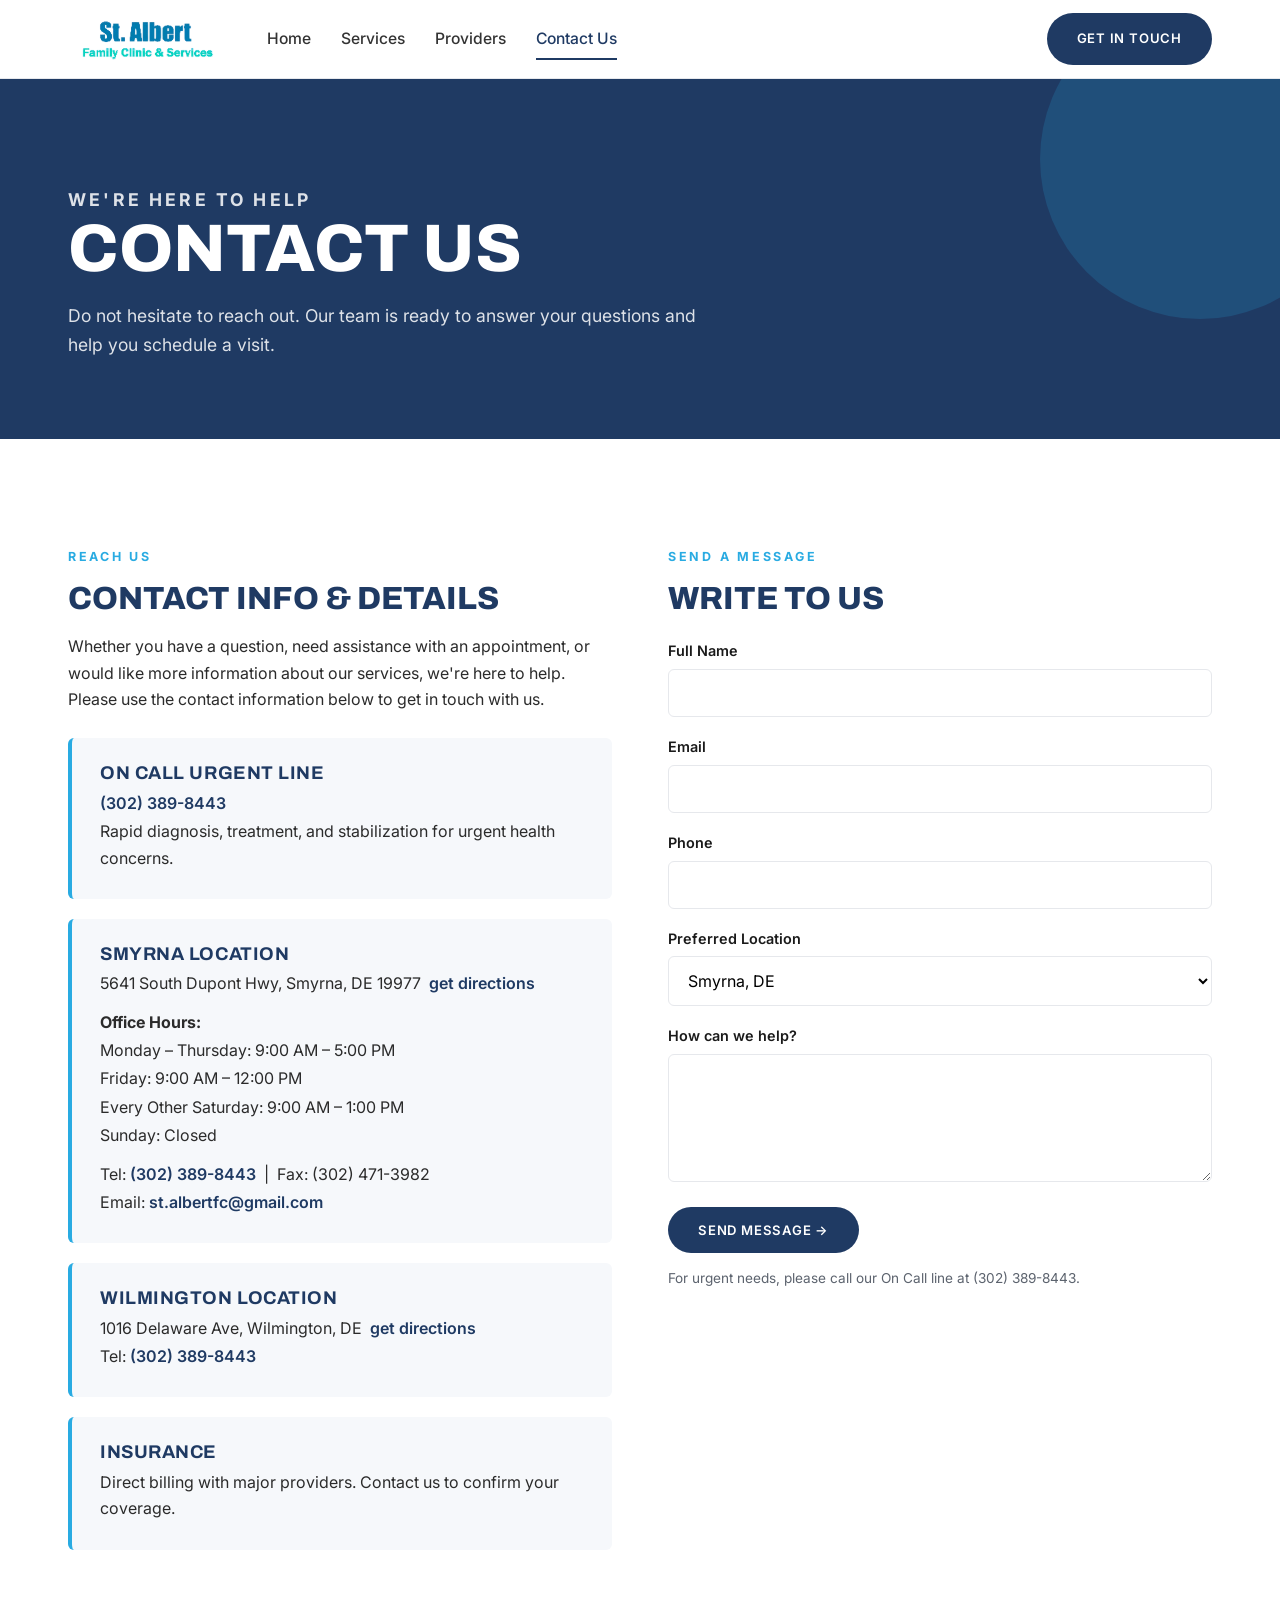
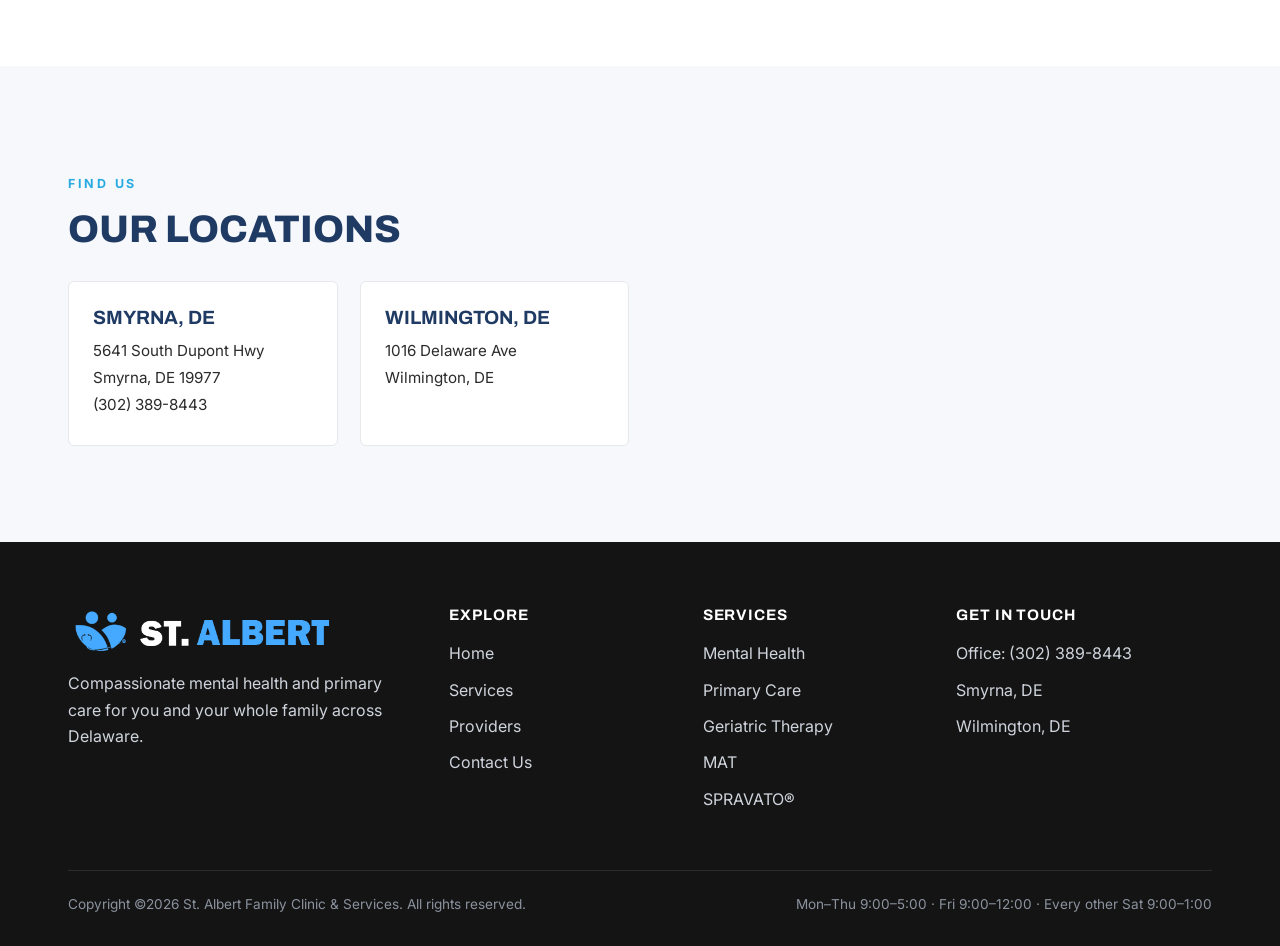
==== contact.html @ fb378db2 "Build full St. Albert Family Clinic website (home, services, providers, contact) Co-Authored-By: Cla" ====
<!DOCTYPE html>
<html lang="en">
<head>
  <meta charset="UTF-8" />
  <meta name="viewport" content="width=device-width, initial-scale=1.0" />
  <title>Contact Us | St. Albert Family Clinic &amp; Services</title>
  <meta name="description" content="Contact St. Albert Family Clinic & Services. Locations in Smyrna and Wilmington, Delaware. On Call line (302) 389-8443." />
  <link rel="preconnect" href="https://fonts.googleapis.com" />
  <link rel="preconnect" href="https://fonts.gstatic.com" crossorigin />
  <link href="https://fonts.googleapis.com/css2?family=Archivo:wght@500;600;700;800;900&family=Inter:wght@400;500;600;700&display=swap" rel="stylesheet" />
  <link rel="stylesheet" href="styles.css" />
</head>
<body>

  <header class="site-header">
    <div class="wrap header-inner">
      <a class="logo" href="index.html">
        <img src="images/St_Albert-removebg-preview.png" alt="St. Albert Family Clinic & Services" />
      </a>
      <nav class="nav">
        <a href="index.html">Home</a>
        <a href="services.html">Services</a>
        <a href="providers.html">Providers</a>
        <a href="contact.html" class="active">Contact Us</a>
      </nav>
      <a href="contact.html" class="btn btn-navy header-cta">Get in Touch</a>
      <button class="nav-toggle" aria-label="Menu"><span></span><span></span><span></span></button>
    </div>
  </header>

  <section class="page-hero">
    <div class="wrap">
      <p class="crumb">We're here to help</p>
      <h1>Contact Us</h1>
      <p>Do not hesitate to reach out. Our team is ready to answer your questions and help you schedule a visit.</p>
    </div>
  </section>

  <section class="section">
    <div class="wrap">
      <div class="contact-grid">

        <div>
          <p class="eyebrow">Reach us</p>
          <h2 style="font-size:2rem;font-weight:800;text-transform:uppercase;margin-bottom:18px;">Contact Info &amp; Details</h2>
          <p style="margin-bottom:26px;">Whether you have a question, need assistance with an appointment, or would like more information about our services, we're here to help. Please use the contact information below to get in touch with us.</p>

          <div class="info-card">
            <h3>On Call Urgent Line</h3>
            <p><a href="tel:+13023898443">(302) 389-8443</a></p>
            <p>Rapid diagnosis, treatment, and stabilization for urgent health concerns.</p>
          </div>

          <div class="info-card">
            <h3>Smyrna Location</h3>
            <p>5641 South Dupont Hwy, Smyrna, DE 19977 &nbsp;<a href="https://www.google.com/maps/search/?api=1&amp;query=5641+South+Dupont+Hwy+Smyrna+DE+19977" target="_blank" rel="noopener">get directions</a></p>
            <p style="margin-top:12px;"><strong>Office Hours:</strong></p>
            <p>Monday – Thursday: 9:00 AM – 5:00 PM</p>
            <p>Friday: 9:00 AM – 12:00 PM</p>
            <p>Every Other Saturday: 9:00 AM – 1:00 PM</p>
            <p>Sunday: Closed</p>
            <p style="margin-top:12px;">Tel: <a href="tel:+13023898443">(302) 389-8443</a> &nbsp;|&nbsp; Fax: (302) 471-3982</p>
            <p>Email: <a href="mailto:st.albertfc@gmail.com">st.albertfc@gmail.com</a></p>
          </div>

          <div class="info-card">
            <h3>Wilmington Location</h3>
            <p>1016 Delaware Ave, Wilmington, DE &nbsp;<a href="https://www.google.com/maps/search/?api=1&amp;query=1016+Delaware+Ave+Wilmington+DE" target="_blank" rel="noopener">get directions</a></p>
            <p>Tel: <a href="tel:+13023898443">(302) 389-8443</a></p>
          </div>

          <div class="info-card">
            <h3>Insurance</h3>
            <p>Direct billing with major providers. Contact us to confirm your coverage.</p>
          </div>
        </div>

        <div>
          <p class="eyebrow">Send a message</p>
          <h2 style="font-size:2rem;font-weight:800;text-transform:uppercase;margin-bottom:24px;">Write to us</h2>
          <form id="contact-form">
            <div class="form-field">
              <label for="name">Full Name</label>
              <input type="text" id="name" name="name" required />
            </div>
            <div class="form-field">
              <label for="email">Email</label>
              <input type="email" id="email" name="email" required />
            </div>
            <div class="form-field">
              <label for="phone">Phone</label>
              <input type="tel" id="phone" name="phone" />
            </div>
            <div class="form-field">
              <label for="location">Preferred Location</label>
              <select id="location" name="location">
                <option>Smyrna, DE</option>
                <option>Wilmington, DE</option>
              </select>
            </div>
            <div class="form-field">
              <label for="message">How can we help?</label>
              <textarea id="message" name="message" rows="5" required></textarea>
            </div>
            <button type="submit" class="btn btn-navy">Send Message →</button>
            <p class="form-status form-note" role="status"></p>
            <p class="form-note">For urgent needs, please call our On Call line at (302) 389-8443.</p>
          </form>
        </div>

      </div>
    </div>
  </section>

  <section class="section section-soft">
    <div class="wrap">
      <div class="section-head" style="margin-bottom:32px;">
        <p class="eyebrow">Find us</p>
        <h2 style="font-size:2.4rem;font-weight:800;text-transform:uppercase;">Our Locations</h2>
      </div>
      <div class="locations">
        <div class="loc-card">
          <h3>Smyrna, DE</h3>
          <p>5641 South Dupont Hwy</p>
          <p>Smyrna, DE 19977</p>
          <p><a href="tel:+13023898443">(302) 389-8443</a></p>
        </div>
        <div class="loc-card">
          <h3>Wilmington, DE</h3>
          <p>1016 Delaware Ave</p>
          <p>Wilmington, DE</p>
        </div>
      </div>
    </div>
  </section>

  <footer class="site-footer">
    <div class="wrap">
      <div class="footer-grid">
        <div>
          <img src="images/saint-ab25.png" alt="St. Albert Family Clinic & Services" />
          <p>Compassionate mental health and primary care for you and your whole family across Delaware.</p>
        </div>
        <div>
          <h4>Explore</h4>
          <ul class="footer-links">
            <li><a href="index.html">Home</a></li>
            <li><a href="services.html">Services</a></li>
            <li><a href="providers.html">Providers</a></li>
            <li><a href="contact.html">Contact Us</a></li>
          </ul>
        </div>
        <div>
          <h4>Services</h4>
          <ul class="footer-links">
            <li><a href="services.html">Mental Health</a></li>
            <li><a href="services.html">Primary Care</a></li>
            <li><a href="services.html">Geriatric Therapy</a></li>
            <li><a href="services.html">MAT</a></li>
            <li><a href="services.html">SPRAVATO®</a></li>
          </ul>
        </div>
        <div>
          <h4>Get in Touch</h4>
          <ul class="footer-links">
            <li>Office: <a href="tel:+13023898443">(302) 389-8443</a></li>
            <li>Smyrna, DE</li>
            <li>Wilmington, DE</li>
          </ul>
        </div>
      </div>
      <div class="footer-bottom">
        <span>Copyright ©2026 St. Albert Family Clinic &amp; Services. All rights reserved.</span>
        <span>Mon–Thu 9:00–5:00 · Fri 9:00–12:00 · Every other Sat 9:00–1:00</span>
      </div>
    </div>
  </footer>

  <script src="main.js"></script>
</body>
</html>
---- styles.css ----
/* ============================================================
   St. Albert Family Clinic & Services
   Shared stylesheet
   ============================================================ */

:root {
  --navy: #1f3a63;
  --navy-dark: #16294a;
  --cyan: #29abe2;
  --ink: #1a1a1a;
  --near-black: #141414;
  --text: #2b2b2b;
  --muted: #5c636e;
  --line: #e6e8ec;
  --bg: #ffffff;
  --bg-soft: #f6f8fb;
  --white: #ffffff;
  --radius: 6px;
  --shadow: 0 12px 40px rgba(20, 30, 55, 0.12);
  --wrap: 1200px;
  --font-display: "Archivo", -apple-system, BlinkMacSystemFont, "Segoe UI", sans-serif;
  --font-body: "Inter", -apple-system, BlinkMacSystemFont, "Segoe UI", Roboto, Helvetica, Arial, sans-serif;
}

* { box-sizing: border-box; }

html { scroll-behavior: smooth; }

body {
  margin: 0;
  font-family: var(--font-body);
  color: var(--text);
  background: var(--bg);
  line-height: 1.65;
  -webkit-font-smoothing: antialiased;
  text-rendering: optimizeLegibility;
}

img { max-width: 100%; display: block; }

a { color: inherit; text-decoration: none; }

h1, h2, h3, h4 {
  font-family: var(--font-display);
  color: var(--navy);
  line-height: 1.05;
  margin: 0;
}

.wrap {
  max-width: var(--wrap);
  margin: 0 auto;
  padding: 0 28px;
}

/* ---------- Buttons ---------- */
.btn {
  display: inline-flex;
  align-items: center;
  gap: 10px;
  font-family: var(--font-body);
  font-weight: 600;
  letter-spacing: 0.06em;
  text-transform: uppercase;
  font-size: 0.82rem;
  padding: 15px 30px;
  border-radius: 999px;
  border: none;
  cursor: pointer;
  transition: transform 0.15s ease, background 0.2s ease, color 0.2s ease;
}
.btn-navy { background: var(--navy); color: #fff; }
.btn-navy:hover { background: var(--navy-dark); transform: translateY(-2px); }
.btn-outline { background: transparent; color: var(--navy); border: 2px solid var(--navy); }
.btn-outline:hover { background: var(--navy); color: #fff; }
.btn-cyan { background: var(--cyan); color: #fff; }
.btn-cyan:hover { background: #1c93c6; transform: translateY(-2px); }

/* ============================================================
   Header
   ============================================================ */
.site-header {
  position: sticky;
  top: 0;
  z-index: 100;
  background: rgba(255, 255, 255, 0.96);
  backdrop-filter: saturate(180%) blur(8px);
  border-bottom: 1px solid var(--line);
}
.header-inner {
  display: flex;
  align-items: center;
  gap: 32px;
  min-height: 78px;
}
.logo img { height: 46px; width: auto; }

.nav {
  display: flex;
  align-items: center;
  gap: 30px;
  margin-left: 8px;
}
.nav a {
  font-weight: 500;
  font-size: 0.98rem;
  color: #333;
  padding: 6px 0;
  position: relative;
}
.nav a:hover { color: var(--navy); }
.nav a.active { color: var(--navy); }
.nav a.active::after {
  content: "";
  position: absolute;
  left: 0; right: 0; bottom: -2px;
  height: 2px;
  background: var(--navy);
}
.header-cta { margin-left: auto; }

.nav-toggle {
  display: none;
  margin-left: auto;
  background: none;
  border: none;
  cursor: pointer;
  padding: 8px;
}
.nav-toggle span {
  display: block;
  width: 26px;
  height: 2px;
  background: var(--navy);
  margin: 6px 0;
  transition: 0.2s;
}

/* ============================================================
   Hero slider
   ============================================================ */
.hero {
  position: relative;
  overflow: hidden;
  background: #000;
}
.slides { position: relative; }
.slide {
  position: relative;
  display: none;
  min-height: 620px;
  background-size: cover;
  background-position: center;
}
.slide.active { display: block; animation: fade 0.7s ease; }
@keyframes fade { from { opacity: 0.4; } to { opacity: 1; } }

.slide .wrap {
  min-height: 620px;
  display: flex;
  align-items: center;
}
.slide-card {
  background: #fff;
  max-width: 560px;
  padding: 46px 46px 50px;
  box-shadow: var(--shadow);
}
.slide-card h1 {
  font-size: clamp(2.2rem, 4.6vw, 3.5rem);
  font-weight: 800;
  letter-spacing: 0.01em;
  text-transform: uppercase;
  margin-bottom: 18px;
}
.slide-card .lead {
  font-weight: 600;
  color: var(--text);
  margin: 0 0 14px;
}
.slide-card p { color: #444; margin: 0 0 26px; }

.slider-arrows {
  position: absolute;
  bottom: 34px;
  left: 50%;
  transform: translateX(-50%);
  display: flex;
  gap: 16px;
  z-index: 5;
}
.slider-arrows button {
  width: 58px;
  height: 58px;
  border-radius: 50%;
  border: none;
  background: rgba(255, 255, 255, 0.92);
  color: var(--ink);
  font-size: 1.3rem;
  cursor: pointer;
  display: grid;
  place-items: center;
  transition: 0.2s;
  box-shadow: 0 4px 14px rgba(0,0,0,0.18);
}
.slider-arrows button:hover { background: #fff; transform: scale(1.06); }

/* ============================================================
   Sections
   ============================================================ */
.section { padding: 96px 0; }
.section-soft { background: var(--bg-soft); }

.section-head { margin-bottom: 52px; }
.display-title {
  font-size: clamp(2.6rem, 6vw, 4.6rem);
  font-weight: 800;
  text-transform: uppercase;
  letter-spacing: 0.01em;
  line-height: 0.98;
}
.eyebrow {
  text-transform: uppercase;
  letter-spacing: 0.22em;
  font-size: 0.78rem;
  font-weight: 700;
  color: var(--cyan);
  margin-bottom: 14px;
}

/* ---------- Services (dark) ---------- */
.services {
  background: var(--near-black);
  color: #fff;
  padding: 100px 0;
}
.services .display-title { color: #fff; }
.services-grid {
  display: grid;
  grid-template-columns: repeat(4, 1fr);
  gap: 26px;
  margin-top: 8px;
}
.service-card {
  background: #fff;
  color: var(--text);
  padding: 34px 30px 40px;
  min-height: 400px;
}
.service-card h3 {
  color: var(--navy);
  text-transform: uppercase;
  font-size: 1.5rem;
  font-weight: 700;
  letter-spacing: 0.01em;
  margin-bottom: 18px;
}
.service-card p { margin: 0; color: #3a3a3a; }
/* SPRAVATO highlight callout (inside dark services section) */
.spravato-callout {
  margin-top: 40px;
  background: linear-gradient(90deg, rgba(41,171,226,0.16), rgba(41,171,226,0.03));
  border: 1px solid rgba(41,171,226,0.45);
  border-radius: 8px;
  padding: 28px 34px;
  display: flex;
  align-items: center;
  gap: 28px;
  flex-wrap: wrap;
}
.spravato-mark {
  font-family: var(--font-display);
  font-weight: 800;
  letter-spacing: 0.04em;
  color: #fff;
  background: var(--cyan);
  padding: 12px 20px;
  border-radius: 6px;
  font-size: 1.1rem;
  white-space: nowrap;
}
.spravato-text { flex: 1 1 340px; }
.spravato-text h3 {
  color: #fff;
  text-transform: none;
  font-size: 1.4rem;
  font-weight: 700;
  margin-bottom: 6px;
}
.spravato-text p { color: #cfd6e0; margin: 0; }
.spravato-btn { flex-shrink: 0; }

.services-cta { text-align: center; margin-top: 54px; }
.btn-ghost-light {
  background: #fff; color: var(--ink);
}
.btn-ghost-light:hover { background: #f0f0f0; color: var(--ink); }

/* ---------- Team ---------- */
.team-grid {
  display: grid;
  grid-template-columns: repeat(3, 1fr);
  gap: 26px;
  margin-top: 8px;
}
.team-card { }
.team-photo {
  aspect-ratio: 4 / 5;
  overflow: hidden;
  background: var(--bg-soft);
}
.team-photo img { width: 100%; height: 100%; object-fit: cover; }
.team-card h3 {
  text-transform: uppercase;
  font-size: 1.05rem;
  font-weight: 700;
  letter-spacing: 0.05em;
  margin: 18px 0 4px;
  color: var(--ink);
}
.team-card .role {
  color: var(--muted);
  font-size: 0.82rem;
  letter-spacing: 0.08em;
  text-transform: uppercase;
}
.team-cta { text-align: center; margin-top: 48px; }

/* ---------- Welcome band (navy) ---------- */
.welcome-band {
  background: var(--navy);
  color: #fff;
  padding: 96px 0;
}
.welcome-inner { max-width: 1000px; }
.welcome-band h2 {
  color: #fff;
  font-size: clamp(2.2rem, 5vw, 3.6rem);
  font-weight: 800;
  text-transform: uppercase;
  letter-spacing: 0.01em;
  margin-bottom: 30px;
}
.welcome-copy p {
  color: rgba(255, 255, 255, 0.9);
  font-size: 1.12rem;
  margin: 0 0 18px;
  max-width: 860px;
}
.welcome-copy p:last-child { margin-bottom: 0; }

/* ---------- Split / feature rows ---------- */
.split {
  display: grid;
  grid-template-columns: 1fr 1fr;
  align-items: center;
  gap: 60px;
}
.split.reverse .split-media { order: 2; }
.split-media img {
  width: 100%;
  border-radius: var(--radius);
  box-shadow: var(--shadow);
}
.split-body h2 {
  font-size: clamp(2rem, 4vw, 3rem);
  font-weight: 800;
  text-transform: uppercase;
  margin-bottom: 20px;
}
.split-body p { color: var(--text); margin: 0 0 18px; }

/* ---------- Stats ---------- */
.stats {
  display: grid;
  grid-template-columns: repeat(3, 1fr);
  gap: 24px;
  text-align: center;
}
.stat .num {
  font-family: var(--font-display);
  font-size: 3rem;
  font-weight: 800;
  color: var(--cyan);
  line-height: 1;
}
.stat .label { color: var(--muted); margin-top: 8px; font-weight: 500; }

/* ---------- Page hero (interior pages) ---------- */
.page-hero {
  background: var(--navy);
  color: #fff;
  padding: 90px 0 80px;
  position: relative;
  overflow: hidden;
}
.page-hero::after {
  content: "";
  position: absolute;
  right: -80px; top: -80px;
  width: 320px; height: 320px;
  border-radius: 50%;
  background: rgba(41, 171, 226, 0.18);
}
.page-hero h1 {
  color: #fff;
  font-size: clamp(2.6rem, 6vw, 4.2rem);
  font-weight: 800;
  text-transform: uppercase;
}
.page-hero p { color: rgba(255,255,255,0.85); max-width: 640px; margin: 16px 0 0; font-size: 1.1rem; }
.crumb { color: var(--cyan); text-transform: uppercase; letter-spacing: 0.18em; font-size: 0.76rem; font-weight: 700; margin-bottom: 14px; }

/* ---------- Service detail list ---------- */
.service-detail {
  display: grid;
  grid-template-columns: 1fr 1fr;
  gap: 60px;
  align-items: center;
  padding: 80px 0;
  border-bottom: 1px solid var(--line);
}
.service-detail:last-child { border-bottom: none; }
.service-detail.reverse .sd-media { order: 2; }
.service-detail .sd-media img { border-radius: var(--radius); box-shadow: var(--shadow); width: 100%; aspect-ratio: 4 / 3; object-fit: cover; }
.service-detail h2 {
  font-size: clamp(1.8rem, 3.4vw, 2.6rem);
  font-weight: 800;
  text-transform: uppercase;
  margin-bottom: 8px;
}
.service-detail .tag { color: var(--cyan); font-weight: 700; text-transform: uppercase; letter-spacing: 0.1em; font-size: 1.05rem; margin-bottom: 14px; }
.service-detail p { color: var(--text); margin: 0 0 14px; }
.check-list { list-style: none; padding: 0; margin: 8px 0 0; }
.check-list li { padding: 6px 0 6px 30px; position: relative; }
.check-list li::before {
  content: "✓";
  position: absolute; left: 0; top: 6px;
  color: var(--cyan); font-weight: 800;
}

/* ---------- Providers page ---------- */
.provider {
  display: grid;
  grid-template-columns: 340px 1fr;
  gap: 48px;
  align-items: start;
  padding: 56px 0;
  border-bottom: 1px solid var(--line);
}
.provider:last-child { border-bottom: none; }
.provider .p-photo {
  border-radius: var(--radius);
  overflow: hidden;
  box-shadow: var(--shadow);
  aspect-ratio: 4 / 5;
}
.provider .p-photo img { width: 100%; height: 100%; object-fit: cover; }
.provider h2 { font-size: 2rem; font-weight: 800; text-transform: uppercase; margin-bottom: 4px; }
.provider .creds { color: var(--cyan); font-weight: 700; letter-spacing: 0.06em; margin-bottom: 18px; }
.provider p { margin: 0 0 14px; color: var(--text); }
.provider .role-title { font-weight: 600; color: var(--ink); margin: -8px 0 18px; }
.provider h4 {
  font-family: var(--font-display);
  text-transform: uppercase;
  letter-spacing: 0.04em;
  font-size: 1.05rem;
  color: var(--navy);
  margin: 24px 0 12px;
}
.provider-expertise {
  list-style: none;
  padding: 0;
  margin: 0;
  display: grid;
  grid-template-columns: 1fr 1fr;
  gap: 6px 24px;
}
.provider-expertise li {
  position: relative;
  padding-left: 22px;
  color: var(--text);
  font-size: 0.95rem;
}
.provider-expertise li::before {
  content: "\2713";
  position: absolute;
  left: 0;
  color: var(--cyan);
  font-weight: 800;
}
@media (max-width: 560px) { .provider-expertise { grid-template-columns: 1fr; } }

/* ---------- Contact ---------- */
.contact-grid {
  display: grid;
  grid-template-columns: 1fr 1fr;
  gap: 56px;
}
.info-card {
  background: var(--bg-soft);
  border-radius: var(--radius);
  padding: 26px 28px;
  margin-bottom: 20px;
  border-left: 4px solid var(--cyan);
}
.info-card h3 { font-size: 1.15rem; color: var(--navy); margin-bottom: 6px; text-transform: uppercase; letter-spacing: 0.03em; }
.info-card p { margin: 2px 0; color: var(--text); }
.info-card a { color: var(--navy); font-weight: 600; }

.form-field { margin-bottom: 18px; }
.form-field label { display: block; font-weight: 600; margin-bottom: 6px; font-size: 0.9rem; color: var(--ink); }
.form-field input,
.form-field textarea,
.form-field select {
  width: 100%;
  padding: 13px 15px;
  border: 1px solid var(--line);
  border-radius: var(--radius);
  font-family: var(--font-body);
  font-size: 1rem;
  background: #fff;
  transition: border 0.2s;
}
.form-field input:focus,
.form-field textarea:focus,
.form-field select:focus { outline: none; border-color: var(--cyan); }
.form-note { font-size: 0.85rem; color: var(--muted); margin-top: 10px; }

.locations {
  display: grid;
  grid-template-columns: repeat(4, 1fr);
  gap: 22px;
  margin-top: 8px;
}
.loc-card {
  background: #fff;
  border: 1px solid var(--line);
  border-radius: var(--radius);
  padding: 26px 24px;
  transition: 0.2s;
}
.loc-card:hover { box-shadow: var(--shadow); transform: translateY(-3px); }
.loc-card h3 { color: var(--navy); font-size: 1.2rem; margin-bottom: 10px; text-transform: uppercase; }
.loc-card p { margin: 2px 0; color: var(--text); font-size: 0.95rem; }
.loc-card .badge {
  display: inline-block; margin-top: 10px;
  font-size: 0.72rem; font-weight: 700; text-transform: uppercase; letter-spacing: 0.08em;
  color: var(--cyan); background: rgba(41,171,226,0.1);
  padding: 4px 12px; border-radius: 999px;
}

/* ---------- CTA band ---------- */
.cta-band {
  background: var(--navy);
  color: #fff;
  padding: 74px 0;
  text-align: center;
}
.cta-band h2 { color: #fff; font-size: clamp(2rem, 4vw, 3rem); font-weight: 800; text-transform: uppercase; margin-bottom: 14px; }
.cta-band p { color: rgba(255,255,255,0.85); max-width: 620px; margin: 0 auto 28px; font-size: 1.1rem; }

/* ============================================================
   Footer
   ============================================================ */
.site-footer {
  background: var(--near-black);
  color: #cfd4dc;
  padding: 66px 0 30px;
}
.footer-grid {
  display: grid;
  grid-template-columns: 1.6fr 1fr 1fr 1.2fr;
  gap: 40px;
}
.footer-grid img { height: 44px; margin-bottom: 18px; }
.site-footer h4 { color: #fff; text-transform: uppercase; letter-spacing: 0.06em; font-size: 0.95rem; margin-bottom: 16px; }
.site-footer a { color: #cfd4dc; }
.site-footer a:hover { color: var(--cyan); }
.footer-links { list-style: none; padding: 0; margin: 0; }
.footer-links li { margin-bottom: 10px; }
.footer-bottom {
  border-top: 1px solid rgba(255,255,255,0.1);
  margin-top: 48px;
  padding-top: 22px;
  display: flex;
  justify-content: space-between;
  flex-wrap: wrap;
  gap: 10px;
  font-size: 0.85rem;
  color: #8b929e;
}

/* ============================================================
   Responsive
   ============================================================ */
@media (max-width: 980px) {
  .services-grid { grid-template-columns: repeat(2, 1fr); }
  .locations { grid-template-columns: repeat(2, 1fr); }
  .footer-grid { grid-template-columns: 1fr 1fr; }
}
@media (max-width: 860px) {
  .nav, .header-cta { display: none; }
  .nav-toggle { display: block; }
  .site-header.open .nav {
    display: flex;
    position: absolute;
    top: 78px; left: 0; right: 0;
    flex-direction: column;
    background: #fff;
    padding: 20px 28px;
    gap: 6px;
    border-bottom: 1px solid var(--line);
    box-shadow: var(--shadow);
  }
  .site-header.open .nav a { padding: 10px 0; }
  .split, .service-detail, .service-detail.reverse,
  .team-grid, .contact-grid, .provider { grid-template-columns: 1fr; }
  .split.reverse .split-media, .service-detail.reverse .sd-media { order: 0; }
  .team-grid { grid-template-columns: 1fr 1fr; }
  .stats { grid-template-columns: 1fr; gap: 30px; }
  .provider { gap: 24px; }
  .provider .p-photo { max-width: 320px; }
}
@media (max-width: 560px) {
  .section { padding: 64px 0; }
  .services-grid, .locations, .team-grid { grid-template-columns: 1fr; }
  .slide, .slide .wrap { min-height: 520px; }
  .slide-card { padding: 32px 28px 36px; }
  .wrap { padding: 0 20px; }
}
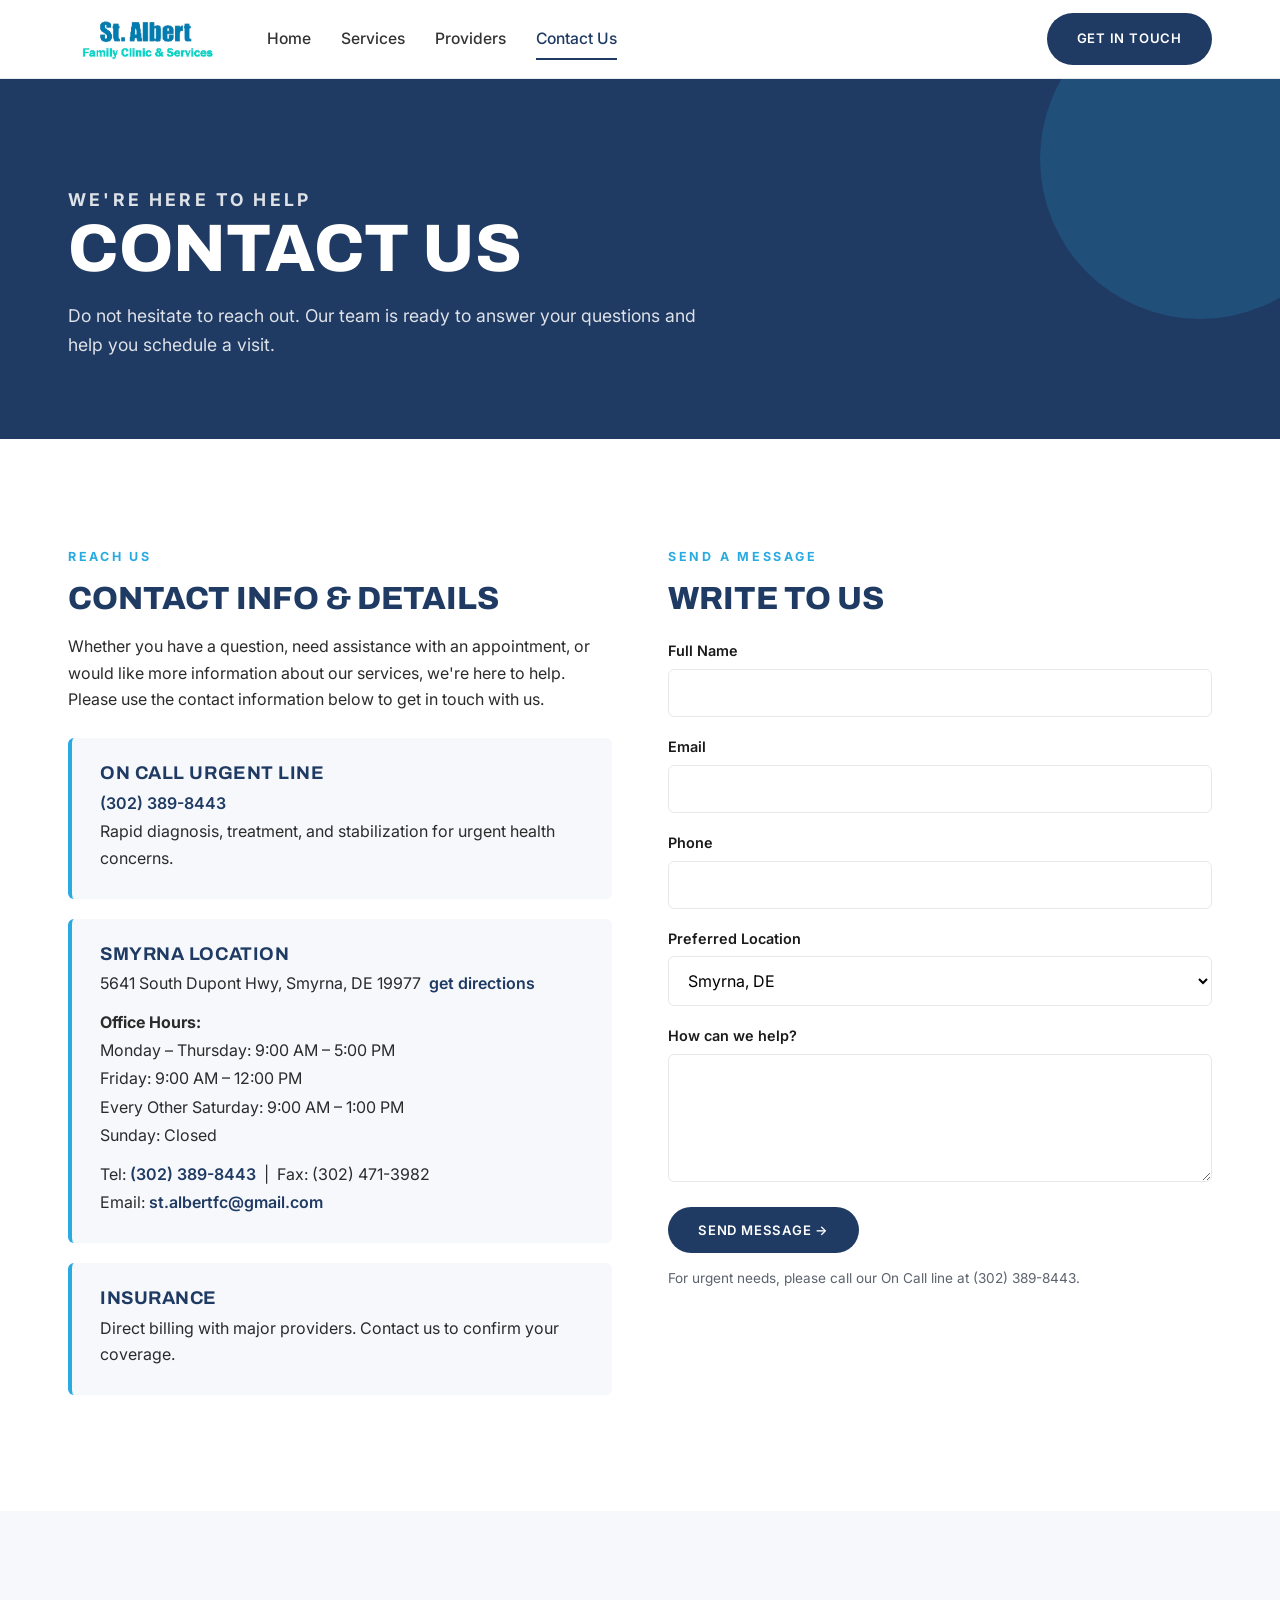
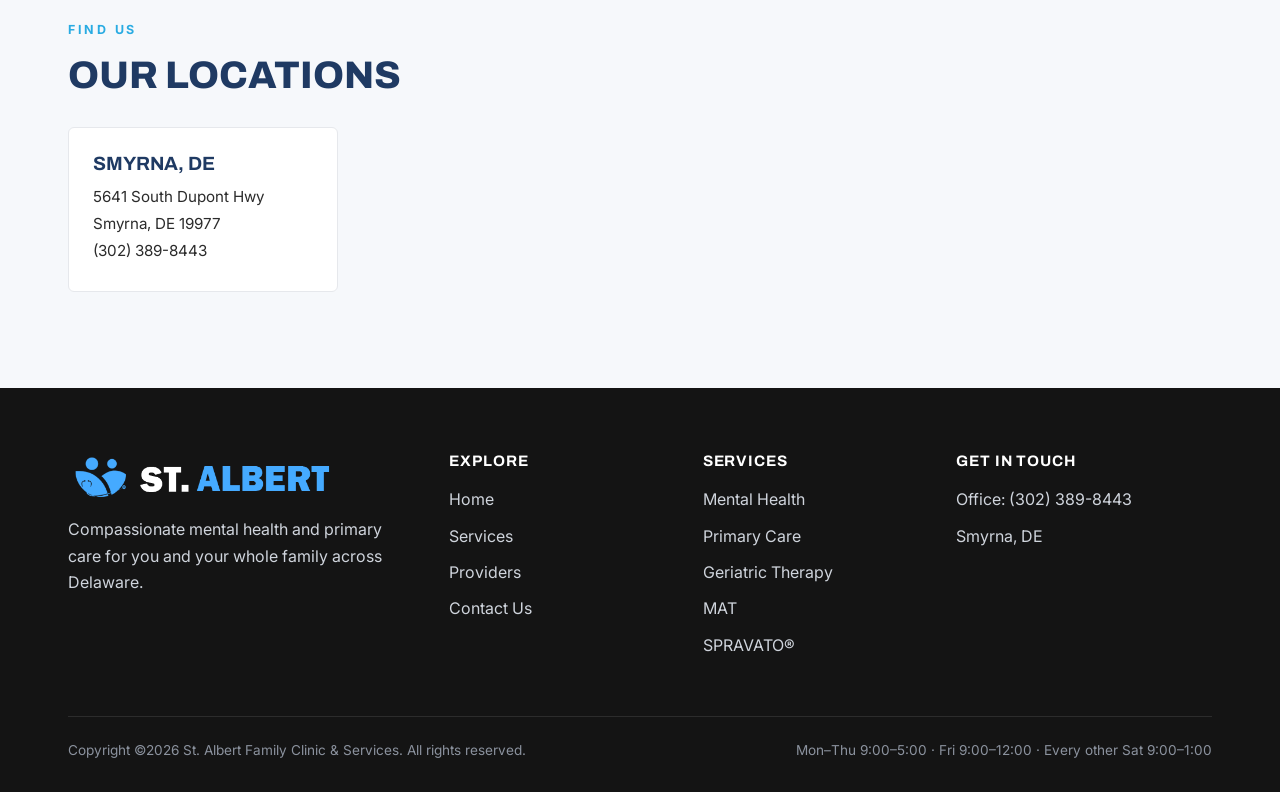
==== commit 6b5b5da2: "Remove Wilmington references from all pages Remove the Wilmington location everywhere it appeared: t" ====
--- a/contact.html
+++ b/contact.html
@@ -4,7 +4,7 @@
   <meta charset="UTF-8" />
   <meta name="viewport" content="width=device-width, initial-scale=1.0" />
   <title>Contact Us | St. Albert Family Clinic &amp; Services</title>
-  <meta name="description" content="Contact St. Albert Family Clinic & Services. Locations in Smyrna and Wilmington, Delaware. On Call line (302) 389-8443." />
+  <meta name="description" content="Contact St. Albert Family Clinic & Services. Located in Smyrna, Delaware. On Call line (302) 389-8443." />
   <link rel="preconnect" href="https://fonts.googleapis.com" />
   <link rel="preconnect" href="https://fonts.gstatic.com" crossorigin />
   <link href="https://fonts.googleapis.com/css2?family=Archivo:wght@500;600;700;800;900&family=Inter:wght@400;500;600;700&display=swap" rel="stylesheet" />
@@ -64,12 +64,6 @@
           </div>
 
           <div class="info-card">
-            <h3>Wilmington Location</h3>
-            <p>1016 Delaware Ave, Wilmington, DE &nbsp;<a href="https://www.google.com/maps/search/?api=1&amp;query=1016+Delaware+Ave+Wilmington+DE" target="_blank" rel="noopener">get directions</a></p>
-            <p>Tel: <a href="tel:+13023898443">(302) 389-8443</a></p>
-          </div>
-
-          <div class="info-card">
             <h3>Insurance</h3>
             <p>Direct billing with major providers. Contact us to confirm your coverage.</p>
           </div>
@@ -95,7 +89,6 @@
               <label for="location">Preferred Location</label>
               <select id="location" name="location">
                 <option>Smyrna, DE</option>
-                <option>Wilmington, DE</option>
               </select>
             </div>
             <div class="form-field">
@@ -124,11 +117,6 @@
           <p>5641 South Dupont Hwy</p>
           <p>Smyrna, DE 19977</p>
           <p><a href="tel:+13023898443">(302) 389-8443</a></p>
-        </div>
-        <div class="loc-card">
-          <h3>Wilmington, DE</h3>
-          <p>1016 Delaware Ave</p>
-          <p>Wilmington, DE</p>
         </div>
       </div>
     </div>
@@ -165,7 +153,6 @@
           <ul class="footer-links">
             <li>Office: <a href="tel:+13023898443">(302) 389-8443</a></li>
             <li>Smyrna, DE</li>
-            <li>Wilmington, DE</li>
           </ul>
         </div>
       </div>
--- a/styles.css
+++ b/styles.css
@@ -259,8 +259,9 @@
 /* SPRAVATO highlight callout (inside dark services section) */
 .spravato-callout {
   margin-top: 40px;
-  background: linear-gradient(90deg, rgba(41,171,226,0.16), rgba(41,171,226,0.03));
-  border: 1px solid rgba(41,171,226,0.45);
+  margin-bottom: 24px;
+  background: linear-gradient(90deg, rgba(223,124,60,0.16), rgba(223,124,60,0.03));
+  border: 1px solid rgba(223,124,60,0.55);
   border-radius: 8px;
   padding: 28px 34px;
   display: flex;
@@ -273,7 +274,7 @@
   font-weight: 800;
   letter-spacing: 0.04em;
   color: #fff;
-  background: var(--cyan);
+  background: #DF7C3C;
   padding: 12px 20px;
   border-radius: 6px;
   font-size: 1.1rem;
@@ -288,7 +289,8 @@
   margin-bottom: 6px;
 }
 .spravato-text p { color: #cfd6e0; margin: 0; }
-.spravato-btn { flex-shrink: 0; }
+.spravato-btn { flex-shrink: 0; background: #DF7C3C; }
+.spravato-btn:hover { background: #C96A2D; }
 
 .services-cta { text-align: center; margin-top: 54px; }
 .btn-ghost-light {
@@ -299,7 +301,7 @@
 /* ---------- Team ---------- */
 .team-grid {
   display: grid;
-  grid-template-columns: repeat(3, 1fr);
+  grid-template-columns: repeat(5, 1fr);
   gap: 26px;
   margin-top: 8px;
 }
